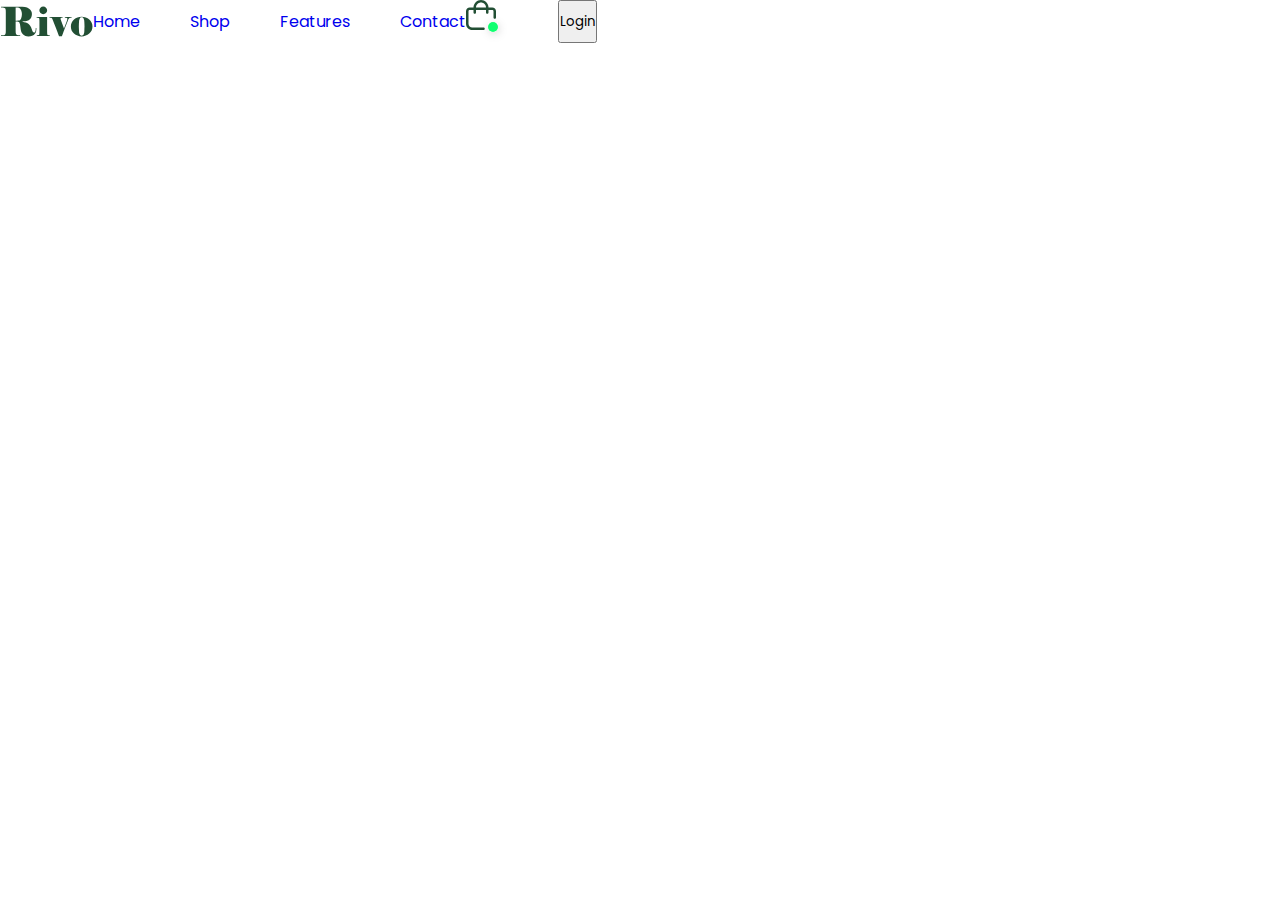
==== Rivo/index.html @ 259132cc "Add files via upload" ====
<!DOCTYPE html>
<html lang="en">
<head>
    <meta charset="UTF-8">
    <meta http-equiv="X-UA-Compatible" content="IE=edge">
    <meta name="viewport" content="width=device-width, initial-scale=1.0">
    <title>Rivo</title>
    <link rel="stylesheet" href="css/style.css">
    <link href="https://fonts.googleapis.com/css2?family=Poppins:ital,wght@0,100;0,300;0,500;0,700;1,500&display=swap" rel="stylesheet">

</head>
<body>
    <header>
        <div class="header__content wrap">
            <div class="header__items">
                <div class="header__items">
                   <div class="header__item">
                    <img src="media/logo/Rivo.svg" alt="">
                   </div>
                   <div class="header__item">
                    <a href="#">Home</a>
                    <a href="#">Shop</a>
                    <a href="#">Features</a>
                    <a href="#">Contact</a>
                   </div>
                   <div class="header__item">
                    <img src="media/items/Group 1.svg" alt="#">
                    <button>Login</button>
                   </div>
                </div>
            </div>
        </div>
    </header>

    <script src="script/script.js"></script>
</body>
</html>
---- Rivo/css/style.css ----
* {
    padding: 0;
    margin: 0;
    box-sizing: border-box;
    text-decoration: none;
    list-style: none;
    font-family: 'Poppins', sans-serif;
}

.wrap {
    max-width: 1400px;
    margin: 0 auto;
}

.header__items{
    display: flex;
    justify-content: space-between;
    align-items: center;

}
.header__item{
    display: flex;
    justify-content: space-between;
    gap: 50px;
}
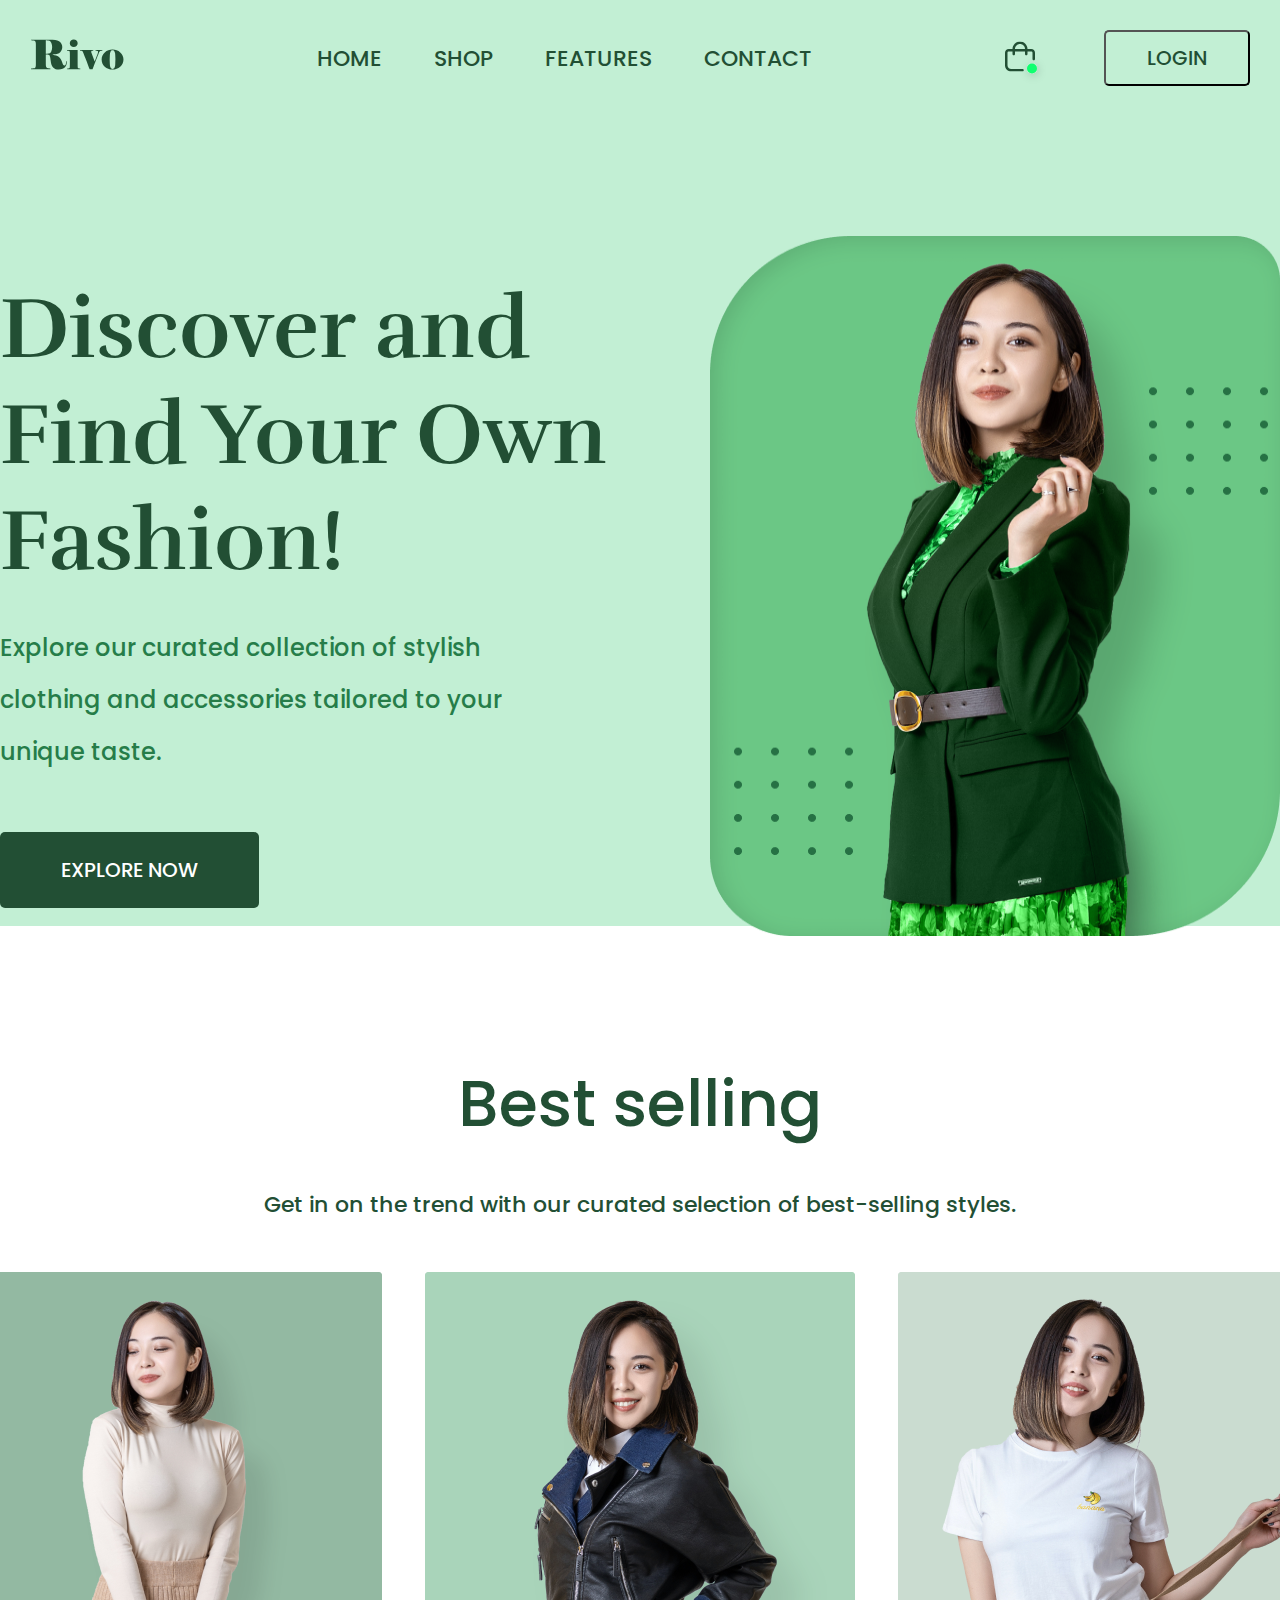
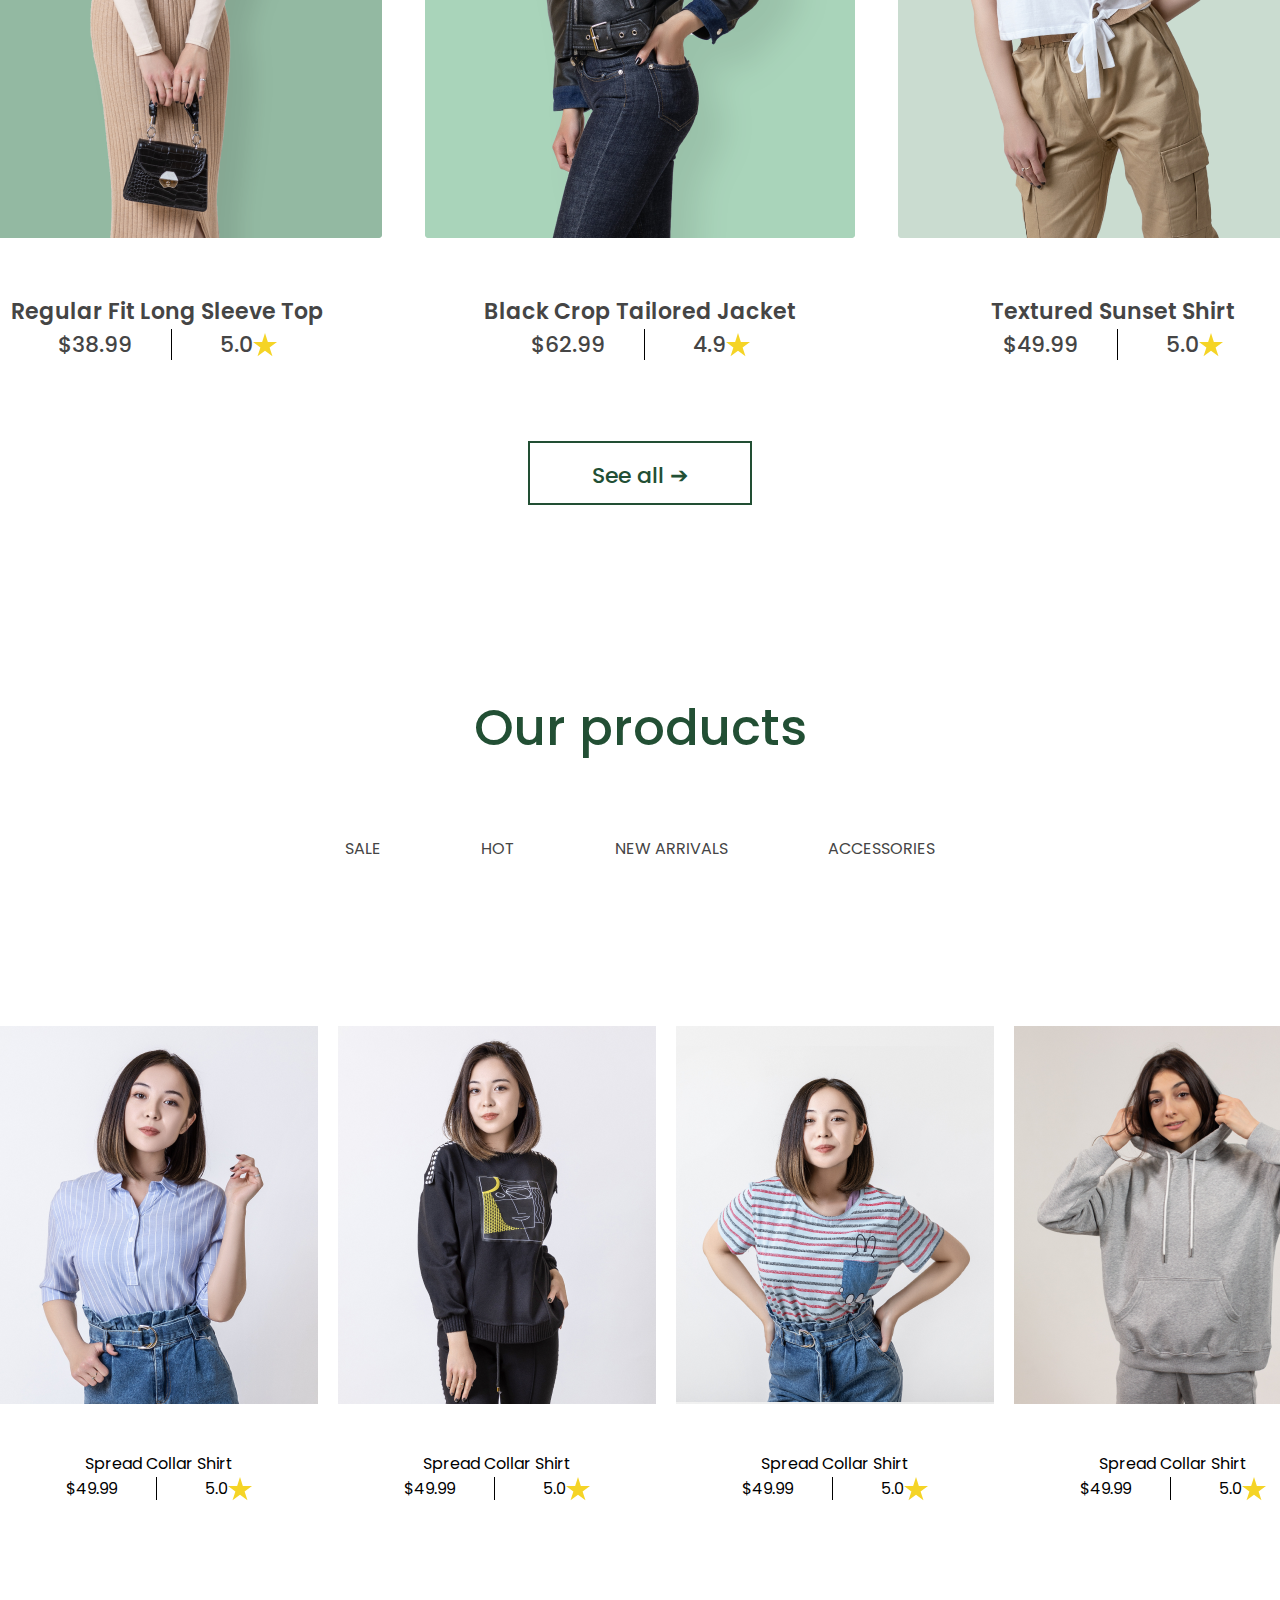
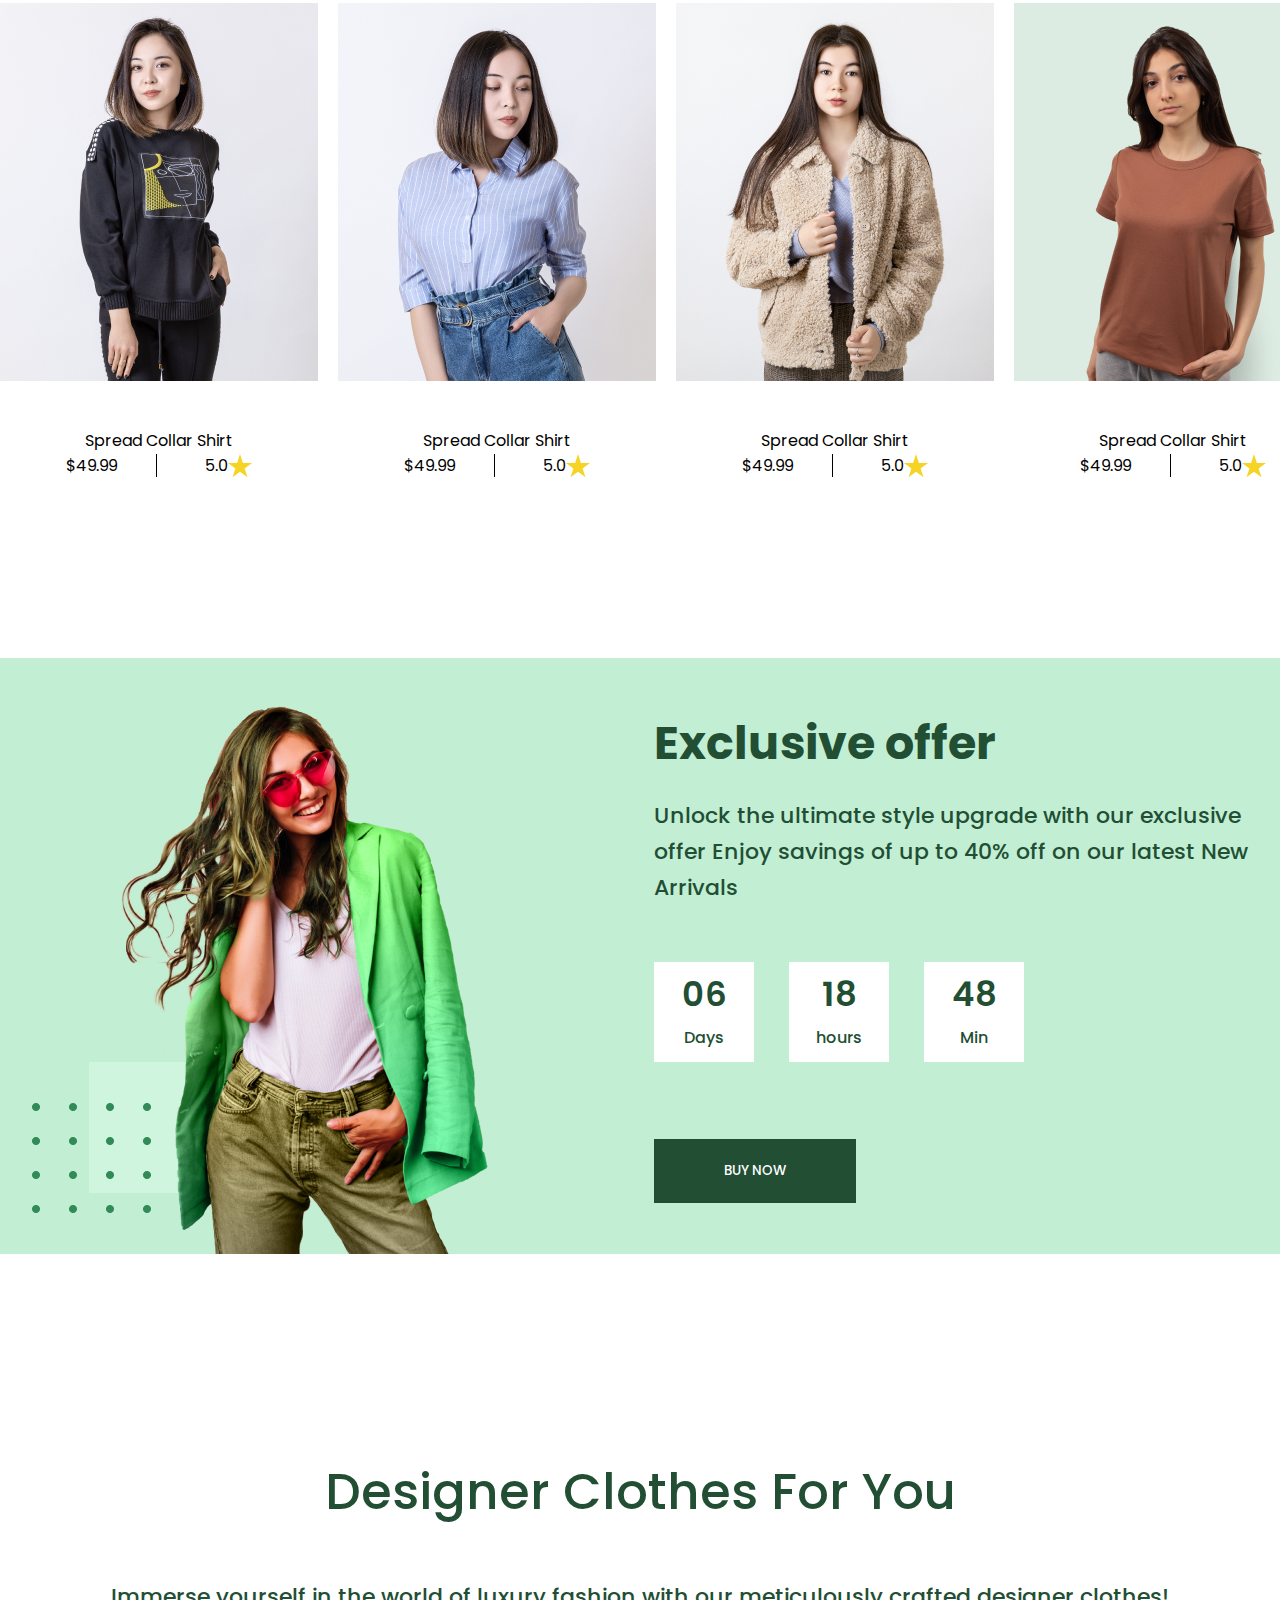
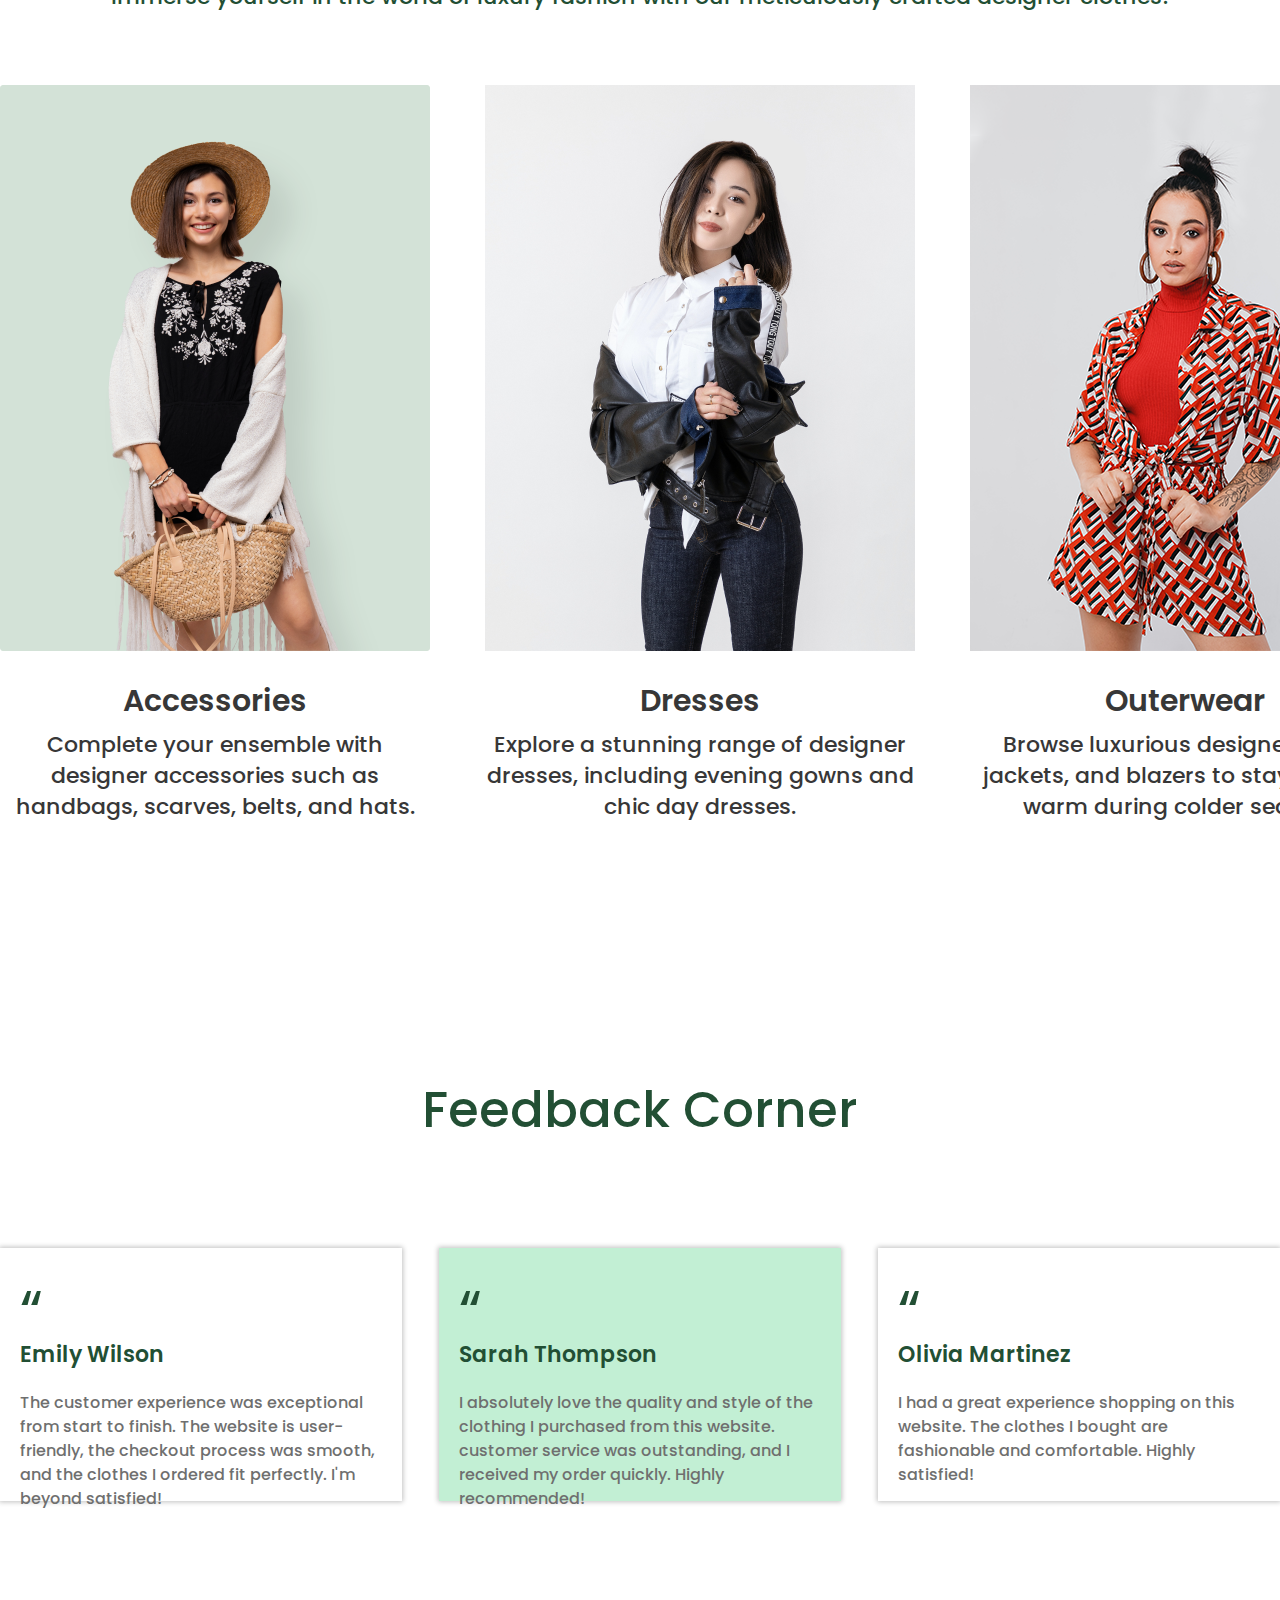
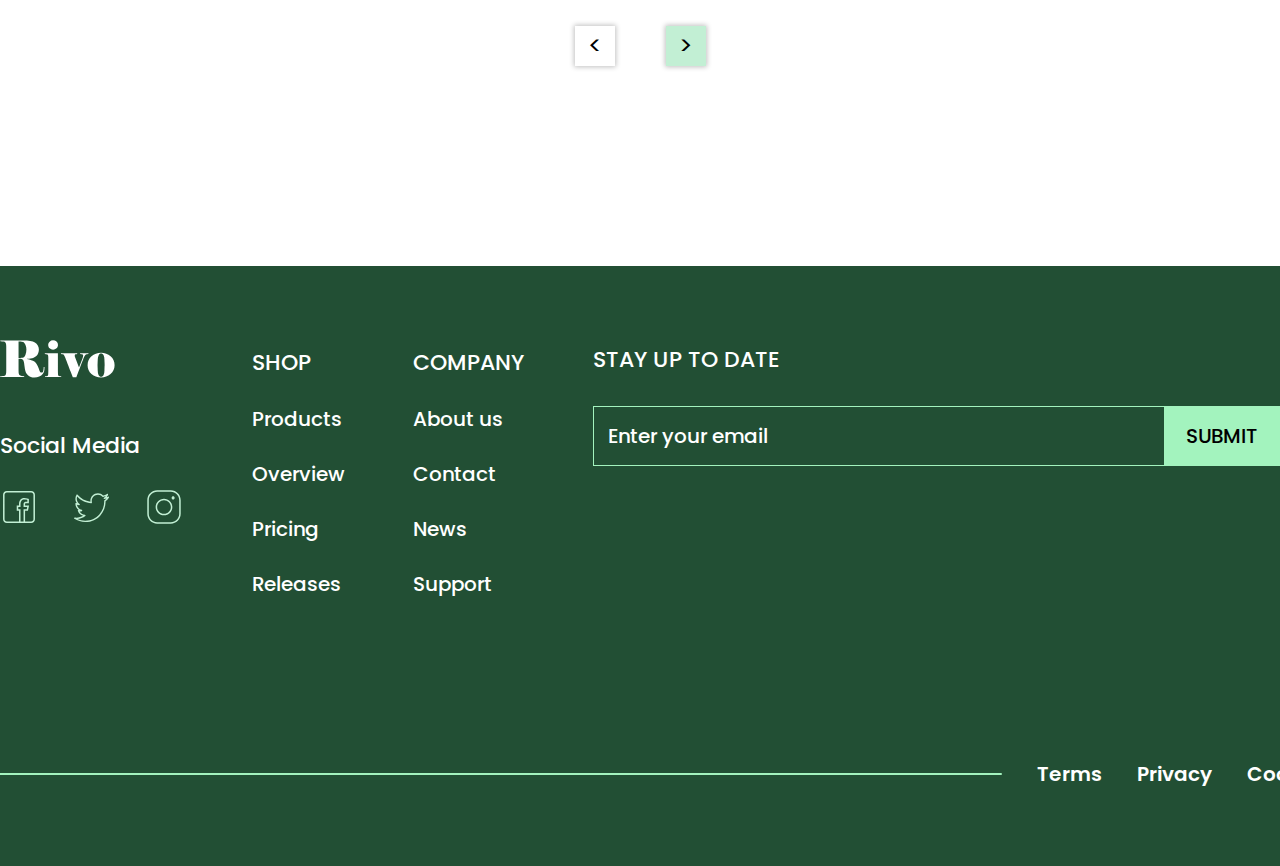
==== commit f86f0ffd: "Add files via upload" ====
--- a/Rivo/index.html
+++ b/Rivo/index.html
@@ -1,37 +1,321 @@
 <!DOCTYPE html>
 <html lang="en">
+
 <head>
-    <meta charset="UTF-8">
-    <meta http-equiv="X-UA-Compatible" content="IE=edge">
-    <meta name="viewport" content="width=device-width, initial-scale=1.0">
-    <title>Rivo</title>
-    <link rel="stylesheet" href="css/style.css">
-    <link href="https://fonts.googleapis.com/css2?family=Poppins:ital,wght@0,100;0,300;0,500;0,700;1,500&display=swap" rel="stylesheet">
-
+	<meta charset="UTF-8">
+	<meta http-equiv="X-UA-Compatible" content="IE=edge">
+	<meta name="viewport" content="width=device-width, initial-scale=1.0">
+	<title>Rivo</title>
+	<link rel="stylesheet" href="css/style.css">
+	<link href="https://fonts.googleapis.com/css2?family=Poppins:ital,wght@0,100;0,300;0,500;0,700;1,500&display=swap"
+		rel="stylesheet">
+	<link href="https://fonts.googleapis.com/css2?family=Rufina:wght@400;700&display=swap" rel="stylesheet">
 </head>
+
 <body>
-    <header>
-        <div class="header__content wrap">
-            <div class="header__items">
-                <div class="header__items">
-                   <div class="header__item">
-                    <img src="media/logo/Rivo.svg" alt="">
-                   </div>
-                   <div class="header__item">
-                    <a href="#">Home</a>
-                    <a href="#">Shop</a>
-                    <a href="#">Features</a>
-                    <a href="#">Contact</a>
-                   </div>
-                   <div class="header__item">
-                    <img src="media/items/Group 1.svg" alt="#">
-                    <button>Login</button>
-                   </div>
-                </div>
-            </div>
-        </div>
-    </header>
-
-    <script src="script/script.js"></script>
+	<header>
+		<nav id="nav">
+			<div class="nav__content wrap">
+				<a href="#"><img src="media/logo/Rivo.svg" alt="logo" class="header__logo"></a>
+				<div class="nav__links">
+					<a href="#">Home</a>
+					<a href="#">Shop</a>
+					<a href="#">Features</a>
+					<a href="#">Contact</a>
+				</div>
+
+				<div class="nav__button">
+					<img src="media/items/Group 1.svg" alt="#" class="nav__img-item">
+					<button>Login</button>
+				</div>
+			</div>
+		</nav>
+	</header>
+
+	<main>
+		<div class="welcome">
+			<div class="welcome__content wrap">
+				<div class="welcome__items">
+					<div class="welcome__item">
+						<h1>Discover and <br> Find Your Own <br> Fashion!</h1>
+					</div>
+					<div class="welcome__item">
+						<p>Explore our curated collection of stylish <br> clothing and accessories tailored to your <br>
+							unique taste.</p>
+					</div>
+					<div class="welcome__item">
+						<button>Explore Now</button>
+					</div>
+
+				</div>
+				<div class="welcome__img">
+					<img src="media/welcome/Group 47.png" alt="#">
+				</div>
+			</div>
+		</div>
+
+		<div class="selling">
+			<h2>Best selling</h2>
+			<p>Get in on the trend with our curated selection of best-selling styles.</p>
+			<div class="selling__content wrap">
+
+				<div class="selling__items">
+					<div class="selling__item">
+						<img src="media/selling/Group 48.png" alt="#">
+						<p>Regular Fit Long Sleeve Top</p>
+						<div class="selling__prise">
+							<p>$38.99 <span></span></p>
+							<p>5.0</p>
+							<img src="media/items/fi-ss-star.svg" alt="#">
+						</div>
+					</div>
+					<div class="selling__item">
+						<img src="media/selling/Group 49.png" alt="#">
+						<p>Black Crop Tailored Jacket</p>
+						<div class="selling__prise">
+							<p>$62.99 <span></span></p>
+							<p>4.9</p>
+							<img src="media/items/fi-ss-star.svg" alt="#">
+						</div>
+					</div>
+					<div class="selling__item">
+						<img src="media/selling/Group 51.png" alt="#">
+						<p>Textured Sunset Shirt</p>
+						<div class="selling__prise">
+							<p>$49.99 <span></span></p>
+							<p>5.0</p>
+							<img src="media/items/fi-ss-star.svg" alt="#">
+						</div>
+					</div>
+				</div>
+				<button>See all ➔</button>
+			</div>
+		</div>
+
+		<div class="products">
+			<h2>Our products</h2>
+			<div class="products__nav">
+				<a href="">Sale</a>
+				<a href="">HOT</a>
+				<a href="">New Arrivals</a>
+				<a href="">Accessories</a>
+			</div>
+			<div class="products__content wrap">
+				<div class="products__items">
+					<div class="producst__item">
+						<img src="media/products/1.png" alt="#">
+						<p>Spread Collar Shirt</p>
+						<div class="prise">
+							<p>$49.99 <span></span></p>
+							<p>5.0</p>
+							<img src="media/items/fi-ss-star.svg" alt="#">
+						</div>
+					</div>
+					<div class="producst__item">
+						<img src="media/products/5.png" alt="#">
+						<p>Spread Collar Shirt</p>
+						<div class="prise">
+							<p>$49.99 <span></span></p>
+							<p>5.0</p>
+							<img src="media/items/fi-ss-star.svg" alt="#">
+						</div>
+					</div>
+					<div class="producst__item">
+						<img src="media/products/3.png" alt="#">
+						<p>Spread Collar Shirt</p>
+						<div class="prise">
+							<p>$49.99 <span></span></p>
+							<p>5.0</p>
+							<img src="media/items/fi-ss-star.svg" alt="#">
+						</div>
+					</div>
+					<div class="producst__item">
+						<img src="media/products/4.png" alt="#">
+						<p>Spread Collar Shirt</p>
+						<div class="prise">
+							<p>$49.99 <span></span></p>
+							<p>5.0</p>
+							<img src="media/items/fi-ss-star.svg" alt="#">
+						</div>
+					</div>
+					<div class="producst__item">
+						<img src="media/products/5.png" alt="#">
+						<p>Spread Collar Shirt</p>
+						<div class="prise">
+							<p>$49.99 <span></span></p>
+							<p>5.0</p>
+							<img src="media/items/fi-ss-star.svg" alt="#">
+						</div>
+					</div>
+					<div class="producst__item">
+						<img src="media/products/6.png" alt="#">
+						<p>Spread Collar Shirt</p>
+						<div class="prise">
+							<p>$49.99 <span></span></p>
+							<p>5.0</p>
+							<img src="media/items/fi-ss-star.svg" alt="#">
+						</div>
+					</div>
+					<div class="producst__item">
+						<img src="media/products/7.png" alt="#">
+						<p>Spread Collar Shirt</p>
+						<div class="prise">
+							<p>$49.99 <span></span></p>
+							<p>5.0</p>
+							<img src="media/items/fi-ss-star.svg" alt="#">
+						</div>
+					</div>
+					<div class="producst__item">
+						<img src="media/products/8.png" alt="#">
+						<p>Spread Collar Shirt</p>
+						<div class="prise">
+							<p>$49.99 <span></span></p>
+							<p>5.0</p>
+							<img src="media/items/fi-ss-star.svg" alt="#">
+						</div>
+					</div>
+				</div>
+			</div>
+		</div>
+
+		<div class="offer">
+			<div class="offer__content wrap">
+				<div class="offer__items">
+					<img src="media/offer/Group 52.png" alt="#">
+					<div class="offer__item">
+						<h2>Exclusive offer</h2>
+						<p>Unlock the ultimate style upgrade with our exclusive <br> offer Enjoy savings of up to 40% off on
+							our latest New <br> Arrivals</p>
+
+						<div class="offer__times">
+							<div class="offer__time">
+								<h3>06</h3>
+								<p>Days</p>
+							</div>
+							<div class="offer__time">
+								<h3>18</h3>
+								<p>hours</p>
+							</div>
+							<div class="offer__time">
+								<h3>48</h3>
+								<p>Min</p>
+							</div>
+						</div>
+						<button>Buy now</button>
+					</div>
+				</div>
+			</div>
+		</div>
+
+		<div class="designer">
+			<h2>Designer Clothes For You</h2>
+			<h4>Immerse yourself in the world of luxury fashion with our meticulously crafted designer clothes!</h4>
+			<div class="designer__content wrap">
+				<div class="designer__items">
+					<div class="designer__item">
+						<img src="media/designer/1.png" alt="#">
+						<h3>Accessories</h3>
+						<p>Complete your ensemble with designer accessories such as handbags, scarves, belts, and hats.</p>
+					</div>
+					<div class="designer__item">
+						<img src="media/designer/2.png" alt="#">
+						<h3>Dresses</h3>
+						<p>Explore a stunning range of designer dresses, including evening gowns and chic day dresses.</p>
+					</div>
+					<div class="designer__item">
+						<img src="media/designer/3.png" alt="#">
+						<h3>Outerwear</h3>
+						<p>Browse luxurious designer coats, jackets, and blazers to stay stylishly warm during colder seasons.
+						</p>
+					</div>
+				</div>
+			</div>
+		</div>
+
+		<div class="corner">
+			<h2>Feedback Corner</h2>
+			<div class="corner__content wrap">
+				<div class="corner__items">
+					<div class="corner__item">
+						<h4>“</h4>
+						<h3>Emily Wilson</h3>
+						<p>The customer experience was exceptional from start to finish. The website is user-friendly, the
+							checkout process was smooth, and the clothes I ordered fit perfectly. I'm beyond satisfied!</p>
+					</div>
+					<div class="corner__item active">
+						<h4>“</h4>
+						<h3>Sarah Thompson</h3>
+						<p>I absolutely love the quality and style of the clothing I purchased from this website. customer
+							service was outstanding, and I received my order quickly. Highly recommended!</p>
+					</div>
+					<div class="corner__item">
+						<h4>“</h4>
+						<h3>Olivia Martinez</h3>
+						<p>I had a great experience shopping on this website. The clothes I bought are fashionable and
+							comfortable. Highly satisfied!</p>
+					</div>
+				</div>
+			</div>
+			<div class="corner__btn">
+				<button class="btn-noactive">
+					< </button>
+						<button class="btn-active">
+							></button>
+			</div>
+		</div>
+	</main>
+	<footer>
+		<div class="footer__content wrap">
+			<div class="footer__items">
+				<div class="footer__item">
+					<div class="footer__logo"><img src="media/footer/Rivo.svg" alt="#"></div>
+					<p>Social Media</p>
+					<div class="footer__imgbox">
+						<img src="media/footer/Facebook.svg" alt="#">
+						<img src="media/footer/Twitter.svg" alt="#">
+						<img src="media/footer/Instagram.svg" alt="#">
+					</div>
+				</div>
+				<div class="footer__item">
+					<div class="footer__textbox">
+						<h2>Shop</h2>
+						<a href="#">Products</a>
+						<a href="#">Overview</a>
+						<a href="#">Pricing</a>
+						<a href="#">Releases</a>
+					</div>
+				</div>
+				<div class="footer__item">
+					<div class="footer__textbox">
+						<h2>Company</h2>
+						<a href="#">About us</a>
+						<a href="#">Contact</a>
+						<a href="#">News</a>
+						<a href="#">Support</a>
+					</div>
+				</div>
+
+				<div class="footer__item">
+					<div class="footer__form">
+						<h2>Stay up to date</h2>
+						<form>
+							<input type="email" placeholder="Enter your email">
+							<button>Submit</button>
+						</form>
+					</div>
+				</div>
+
+			</div>
+			<div class="footer__bottom ">
+				<img src="media/footer/Line 7.svg" alt="#">
+				<a href="#">Terms</a>
+				<a href="#">Privacy</a>
+				<a href="#">Cookies</a>
+			</div>
+		</div>
+
+	</footer>
+	<script src="script/script.js"></script>
 </body>
+
 </html>--- a/Rivo/css/style.css
+++ b/Rivo/css/style.css
@@ -1,25 +1,530 @@
 * {
-    padding: 0;
-    margin: 0;
-    box-sizing: border-box;
-    text-decoration: none;
-    list-style: none;
-    font-family: 'Poppins', sans-serif;
+	padding: 0;
+	margin: 0;
+	box-sizing: border-box;
+	text-decoration: none;
+	list-style: none;
+	font-family: 'Poppins', sans-serif;
+	scroll-behavior: smooth;
 }
 
 .wrap {
-    max-width: 1400px;
-    margin: 0 auto;
-}
-
-.header__items{
-    display: flex;
-    justify-content: space-between;
-    align-items: center;
-
-}
-.header__item{
-    display: flex;
-    justify-content: space-between;
-    gap: 50px;
+	max-width: 1400px;
+	margin: 0 auto;
+}
+
+.nav__content {
+	display: flex;
+	justify-content: space-between;
+	align-items: center;
+}
+
+.nav__links {
+	display: flex;
+	gap: 52px;
+}
+
+.nav__links a {
+	color: #224F34;
+	font-size: 22px;
+	font-weight: 500;
+	text-transform: uppercase;
+}
+
+header {
+	padding: 30px;
+	background-color: #C2EFD4;
+}
+
+.welcome {
+	height: 90vh;
+	background-color: #C2EFD4;
+	margin-bottom: 130px;
+}
+
+.header__logo {
+	width: 94px;
+	height: 49px;
+}
+
+.nav__button button {
+	color: #224F34;
+	background-color: #C2EFD4;
+	padding: 11px 41px;
+	font-size: 20px;
+	font-weight: 500;
+	text-transform: uppercase;
+	border-radius: 5px;
+}
+
+.nav__button {
+	display: flex;
+	gap: 57px;
+}
+
+.nav__img-item {
+	padding-top: 10px;
+}
+
+
+.welcome__items {
+	padding-top: 160px;
+	display: flex;
+	flex-direction: column;
+}
+
+.welcome__item h1 {
+	color: #224F34;
+	font-size: 86px;
+	font-weight: 700;
+	line-height: 106.21px;
+	font-family: 'Rufina', serif;
+	margin-bottom: 27px;
+}
+
+.welcome__item p {
+	font-size: 24px;
+	font-weight: 500;
+	line-height: 52px;
+	color: #267D49;
+	margin-bottom: 54px;
+}
+
+.welcome__item button {
+	padding: 22px 60px;
+	background-color: #224F34;
+	color: white;
+	border: 1px solid transparent;
+	border-radius: 5px;
+	font-size: 20px;
+	font-weight: 500;
+	text-transform: uppercase;
+	cursor: pointer;
+}
+
+.welcome__content {
+	display: flex;
+	justify-content: space-between;
+}
+
+.welcome__img {
+	padding-top: 120px;
+}
+
+.welcome__img img {
+	width: 570px;
+	height: 700px;
+}
+
+.selling p,
+h2 {
+	text-align: center;
+}
+
+.selling h2 {
+	color: #224F34;
+	font-size: 64px;
+	font-weight: 500;
+	margin-bottom: 37px;
+}
+
+.selling p {
+	color: #224F34;
+	font-size: 22px;
+	font-weight: 500;
+}
+
+.selling__items {
+	margin-top: 51px;
+	display: flex;
+	justify-content: space-between;
+	gap: 43px;
+}
+
+.selling__prise {
+	display: flex;
+	justify-content: center;
+	align-items: center;
+}
+
+.selling__prise span {
+	border-right: 1px solid black;
+	padding-left: 39px;
+	margin-right: 48px;
+}
+
+.selling__item img:first-child {
+	margin-bottom: 50px;
+}
+
+.selling__item p {
+	color: #454545;
+	font-size: 22px;
+	font-weight: 600;
+}
+
+.selling__prise p {
+	font-weight: 500;
+}
+
+.selling__content {
+	display: flex;
+	flex-direction: column;
+	justify-content: center;
+	align-items: center;
+	gap: 80px;
+}
+
+.selling__content button {
+	padding: 16px 55px;
+	width: 224px;
+	height: 64px;
+	font-size: 22px;
+	font-weight: 500;
+	color: #224F34;
+	border: 2px solid #224F34;
+	background-color: transparent;
+	margin-bottom: 185px;
+}
+
+.products {
+	text-align: center;
+	margin-bottom: 180px;
+}
+
+.products h2 {
+	color: #224F34;
+	font-size: 50px;
+	font-weight: 500;
+	margin-bottom: 70px;
+}
+
+.products__nav a {
+	color: #454545;
+}
+
+.products__nav {
+	display: flex;
+	gap: 100px;
+	justify-content: center;
+	margin-bottom: 83px;
+	text-transform: uppercase;
+}
+
+.products__items {
+	display: grid;
+	grid-template-columns: repeat(4, 1fr);
+	grid-gap: 20px;
+}
+
+
+.selling__prise img {
+	width: 24px;
+	height: 24px;
+}
+
+.prise {
+	display: flex;
+	justify-content: center;
+	align-items: center;
+}
+
+
+.prise span {
+	border-right: 1px solid black;
+	padding-left: 39px;
+	margin-right: 48px;
+}
+
+.producst__item img {
+	margin-bottom: 40px;
+	margin-top: 82px;
+}
+
+.prise img {
+	margin-bottom: 0;
+	margin-top: 0;
+}
+
+.products__nav a:hover {
+	text-decoration: underline;
+	color: #224F34;
+}
+
+.offer__content {
+	background-color: #C2EFD4;
+}
+
+.offer__content img {
+	padding-right: 100px;
+}
+
+.offer__items {
+	display: flex;
+	align-items: center;
+	justify-content: center;
+}
+
+.offer__items h2 {
+	text-align: left;
+	font-size: 46px;
+	font-weight: 700;
+	color: #224F34;
+	margin-bottom: 20px;
+}
+
+.offer__items p {
+	font-size: 22px;
+	font-weight: 500;
+	line-height: 36px;
+	color: #224F34;
+}
+
+.offer {
+	margin-bottom: 200px;
+}
+
+.offer__times {
+	display: flex;
+	gap: 35px;
+	padding-top: 56px;
+	margin-bottom: 77px;
+}
+
+.offer__time {
+	display: flex;
+	flex-direction: column;
+	justify-content: center;
+	align-items: center;
+	background-color: white;
+	width: 100px;
+	height: 100px;
+}
+
+.offer__time p {
+	font-size: 16px;
+	font-weight: 500;
+}
+
+.offer__time h3 {
+	font-size: 34px;
+	font-weight: 600;
+	color: #224F34;
+}
+
+.offer__items button {
+	padding: 22px 70px;
+	color: white;
+	text-transform: uppercase;
+	font-weight: 500;
+	background-color: #224F34;
+	border: transparent;
+	cursor: pointer;
+}
+
+.designer h2 {
+	font-size: 50px;
+	font-weight: 500;
+	margin-bottom: 50px;
+	color: #224F34;
+}
+
+.designer h4 {
+	text-align: center;
+	font-size: 22px;
+	font-weight: 500;
+	color: #224F34;
+	margin-bottom: 72px;
+}
+
+.designer {
+	text-align: center;
+}
+
+.designer__items {
+	display: flex;
+	gap: 55px;
+}
+
+.designer__item h3 {
+	margin-top: 20px;
+	margin-bottom: 5px;
+	font-size: 30px;
+	font-weight: 600;
+	color: #373737;
+}
+
+.designer__item p {
+	font-size: 22px;
+	font-weight: 500;
+	color: #373737;
+	line-height: 31px;
+}
+
+.corner__items {
+	display: flex;
+	gap: 37px;
+}
+
+.corner__item {
+	width: 434px;
+	height: 253px;
+	box-shadow: 0 0 5px 1px silver;
+	padding: 20px;
+}
+
+.active {
+	background-color: #C2EFD4;
+}
+
+.corner__item h4 {
+	color: #224F34;
+	font-size: 60px;
+	font-weight: 400;
+}
+
+.corner__item h3 {
+	font-size: 22px;
+	font-weight: 600;
+	color: #224F34;
+	margin-top: -20px;
+	margin-bottom: 20px;
+}
+
+.corner__item p {
+	font-size: 16px;
+	font-weight: 500;
+	line-height: 24px;
+	color: #6F6F6F;
+}
+
+.corner h2 {
+	padding-top: 250px;
+	margin-bottom: 100px;
+	font-size: 50px;
+	font-weight: 500;
+	color: #224F34;
+}
+
+.corner__btn {
+	margin-top: 125px;
+	display: flex;
+	justify-content: center;
+	align-items: center;
+	gap: 51px;
+}
+
+.corner__btn button {
+	width: 40px;
+	height: 40px;
+	font-size: 25px;
+	color: black;
+	border: transparent;
+	box-shadow: 0 0 5px 1px silver;
+	margin-bottom: 200px;
+}
+
+
+.btn-noactive {
+	background-color: #fff;
+}
+
+.btn-active {
+	background-color: #C2EFD4;
+}
+
+button {
+	cursor: pointer;
+}
+
+footer{
+	color: white;
+	height: 600px;
+	background-color: #224F34;
+}
+
+.footer__items{
+	padding-top: 80px;
+	display: flex;
+	justify-content: space-between;
+	align-items: center;
+}
+.footer__textbox{
+	display: flex;
+	flex-direction: column;
+	gap: 25px;
+}
+
+.footer__item a{
+	color: white;
+	font-size: 20px;
+	font-weight: 500;
+}
+
+.footer__logo{
+	margin-bottom: 44px;
+	margin-top: -80px;
+}
+
+.footer__item p{
+	margin-bottom: 26px;
+	font-size: 22px;
+	font-weight: 500;
+}
+
+.footer__imgbox{
+	display: flex;
+	gap: 36px;
+}
+
+.footer__item h2{
+	text-align: left;
+	font-size: 22px;
+	font-weight: 500;
+	text-transform: uppercase;
+}
+
+.footer__form{
+	margin-top: -130px;
+}
+
+.footer__form h2{
+	margin-bottom: 30px;
+}
+
+.footer__form input{
+	padding: 14px;
+	border: 1px solid #A3F3BE;
+	padding-right: 182px;
+	margin-right: -20px;
+	background-color: transparent;
+	font-size: 20px;
+	font-weight: 500;
+	color: white;
+}
+
+.footer__form button{
+	background-color: #A3F3BE;
+	font-size: 20px;
+	font-weight: 500;
+	padding: 14px 21px;
+	text-transform: uppercase;
+	border: 1px solid #A3F3BE;
+}
+
+.footer__form input::placeholder{
+	color: white;
+}
+
+.footer__bottom{
+	display: flex;
+	justify-content: center;
+	align-items: center;
+	margin-top: 160px;
+	gap: 35px;
+}
+.footer__bottom a{
+	color: white;
+	font-size: 20px;
+	font-weight: 600;
 }